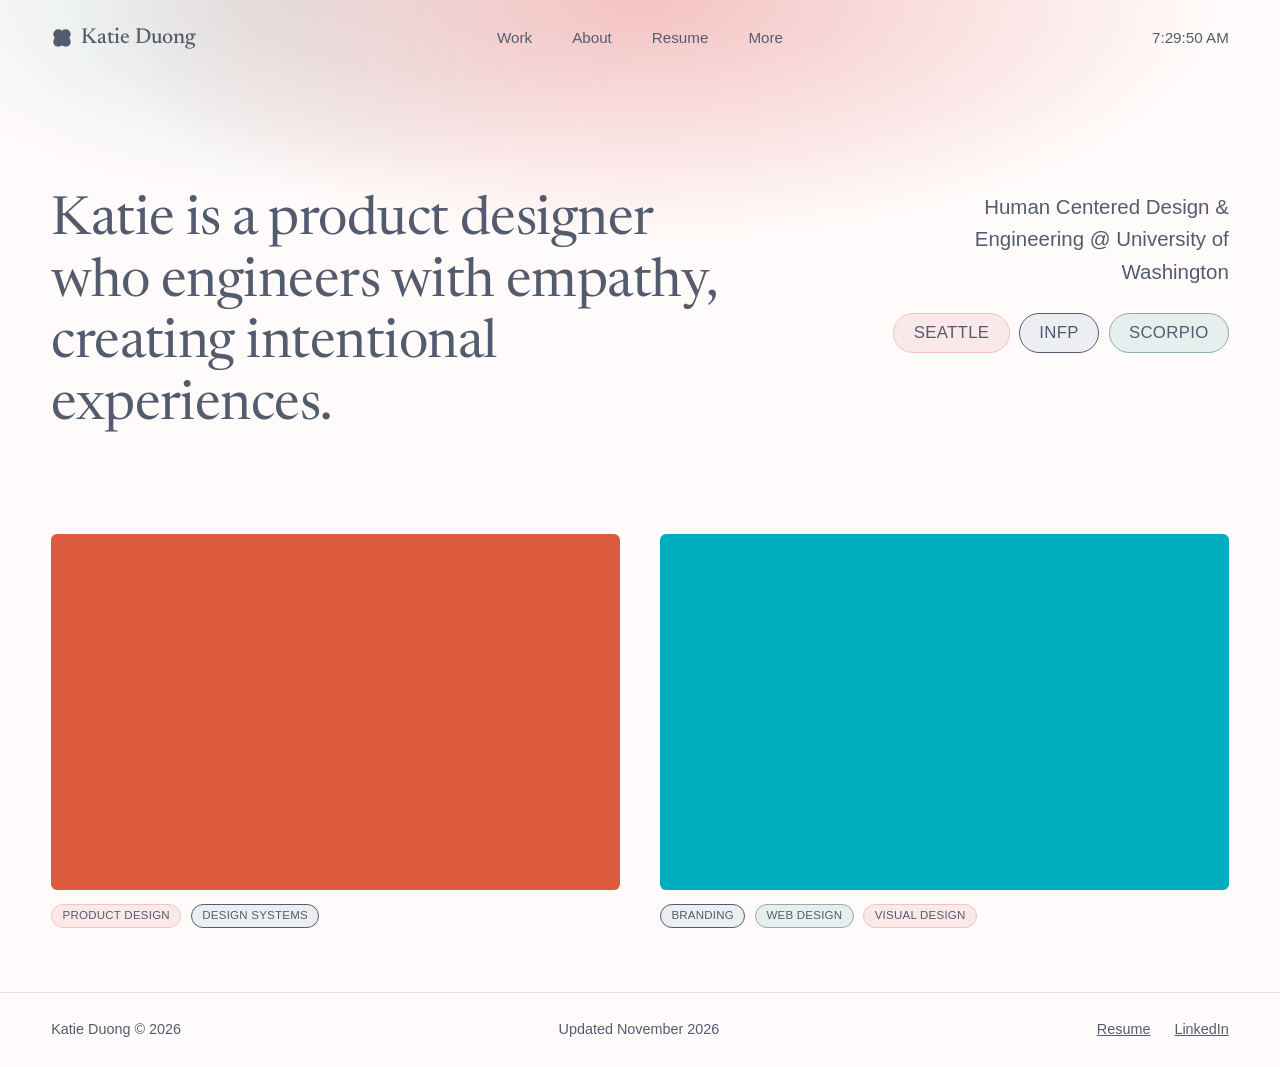
==== index.html @ e4491864 "Add files via upload" ====
<!doctype html><html lang="en"><head><title>Katie Duong</title><meta name="description" content="Welcome to my studio!"><meta charset="utf-8"><meta name="viewport" content="width=device-width, initial-scale=1"><link rel="preconnect" href="https://fonts.googleapis.com"><link rel="preconnect" href="https://fonts.gstatic.com" crossorigin><link href="https://fonts.googleapis.com/css2?family=Newsreader:opsz,wght@6..72,400;6..72,500&display=swap" rel="stylesheet"><link rel="stylesheet" href="style.css"><script src="script.js" defer></script></head><body><header><div class="bar"><a class="logo" href="index.html"><svg width="22" height="22" viewBox="0 0 24 24" aria-hidden="true"><g fill="currentColor"><circle cx="8" cy="8" r="5.5"/><circle cx="16" cy="8" r="5.5"/><circle cx="8" cy="16" r="5.5"/><circle cx="16" cy="16" r="5.5"/></g></svg><span>Katie Duong</span></a>
<nav aria-label="Main"><a href="index.html#work">Work</a><a href="about.html">About</a><a href="https://drive.google.com/file/d/139HXaexYySEii6y4h7jOna7GOqvccDsf/view?usp=sharing" target="_blank" rel="noopener">Resume</a><details class="more"><summary>More</summary><div><a href="https://www.linkedin.com/in/katiehd" target="_blank" rel="noopener">LinkedIn</a></div></details></nav>
<time id="clock" aria-hidden="true"></time></div></header><main><section class="hero"><h1>Katie is a product designer who engineers with empathy, creating intentional experiences.</h1>
<aside><p>Human Centered Design &amp; Engineering @ University of Washington</p><ul class="pills"><li class="pill pink">Seattle</li><li class="pill blue">INFP</li><li class="pill teal">Scorpio</li></ul></aside></section>
<section id="work" class="work" aria-label="Work">
<a class="card" href="solas.html"><div class="thumb coral"><video src="assets/solas-goal-setting.mp4" autoplay muted loop playsinline aria-hidden="true"></video></div>
<h2 class="sr">Infusing habit tracking with intentionality</h2><ul class="tags"><li class="tag pink">Product design</li><li class="tag blue">Design systems</li></ul></a>
<a class="card" href="seattle-aquarium.html"><div class="thumb aqua"><video src="assets/aquarium-events.mp4" autoplay muted loop playsinline aria-hidden="true"></video></div>
<h2 class="sr">Refreshing Seattle's iconic tourist attraction</h2><ul class="tags"><li class="tag blue">Branding</li><li class="tag teal">Web design</li><li class="tag pink">Visual design</li></ul></a>
</section></main><footer><div class="bar"><span>Katie Duong © 2026</span><span>Updated November 2026</span><div><a href="https://drive.google.com/file/d/139HXaexYySEii6y4h7jOna7GOqvccDsf/view?usp=sharing" target="_blank" rel="noopener">Resume</a><a href="https://www.linkedin.com/in/katiehd" target="_blank" rel="noopener">LinkedIn</a></div></div></footer></body></html>
---- style.css ----
@font-face{font-family:"P22 Mackinac";src:url(fonts/P22Mackinac-Book.woff2) format("woff2");font-weight:400;font-display:swap}
@font-face{font-family:"P22 Mackinac";src:url(fonts/P22Mackinac-Medium.woff2) format("woff2");font-weight:500;font-display:swap}
:root{--bg:#FFFBFA;--ink:#535C6F;--muted:#535C6F;--pink:#F4C2C2;--blue:#535C6F;--teal:#89B0AF;--line:#E9E2E2;--coral:#DC5B3C;--aqua:#00AEC0;--pad:clamp(1.25rem,4vw,7.4rem)}
*{box-sizing:border-box;margin:0}
html{scroll-behavior:smooth;scroll-padding-top:5rem}
body{min-height:100vh;color:var(--ink);font:400 1rem/1.6 "Helvetica Neue",Helvetica,Arial,sans-serif;background:radial-gradient(60% 320px at 50% 0,#F4C2C2 0,transparent 75%),radial-gradient(40% 260px at 22% 0,#D9E8E7 0,transparent 75%),var(--bg);background-repeat:no-repeat}
a{color:inherit}
:focus-visible{outline:3px solid var(--blue);outline-offset:3px;border-radius:4px}
.sr{position:absolute;width:1px;height:1px;overflow:hidden;clip:rect(0 0 0 0)}
.bar{display:flex;align-items:center;justify-content:space-between;padding:1.6rem var(--pad)}
header .bar{display:grid;grid-template-columns:1fr auto 1fr}
.logo{display:flex;align-items:center;gap:.5rem;text-decoration:none;font:500 1.35rem "P22 Mackinac",Newsreader,Georgia,serif;color:var(--blue)}
.logo span{color:var(--ink)}
header nav{display:flex;gap:2.5rem;align-items:center}
header nav a,.more summary{text-decoration:none;font-size:.95rem;color:var(--ink);cursor:pointer;list-style:none}
header nav a:hover,header nav a[aria-current],.more summary:hover{color:var(--ink)}
.more{position:relative}.more summary::-webkit-details-marker{display:none}
.more div{position:absolute;top:2rem;left:-1rem;background:#fff;border:1px solid var(--line);border-radius:12px;padding:.75rem 1rem;white-space:nowrap}
#clock{justify-self:end;font-size:.95rem;color:var(--muted);font-variant-numeric:tabular-nums}
.hero{display:flex;justify-content:space-between;gap:3rem;padding:clamp(3rem,9vw,7.5rem) var(--pad) clamp(3rem,8vw,6rem)}
h1,h2,h3{font-family:"P22 Mackinac",Newsreader,Georgia,serif;font-weight:400;line-height:1.15}
.hero h1{font-size:clamp(2rem,4.2vw,3.5rem);max-width:12.5em;letter-spacing:-.01em}
.hero aside{text-align:right;color:var(--muted);font-size:clamp(1rem,1.6vw,1.4rem);max-width:22rem}
.pills,.tags{display:flex;flex-wrap:wrap;gap:.6rem;padding:0;list-style:none}
.hero .pills{justify-content:flex-end;margin-top:1.5rem}
.pill,.tag{border:1.5px solid;border-radius:99px;text-transform:uppercase;letter-spacing:.02em}
.pill{padding:.35rem 1.2rem;font-size:1.05rem}.tag{padding:.1rem .65rem;font-size:.72rem}
.pink,.blue,.teal{color:var(--ink)}.pink{border-color:var(--pink);background:#FBE9E9}.blue{border-color:var(--blue);background:#ECEEF2}.teal{border-color:var(--teal);background:#E6EFEE}
.work{display:grid;grid-template-columns:1fr 1fr;gap:2.5rem;padding:0 var(--pad)}
.card{text-decoration:none}
.thumb{aspect-ratio:1.6;border-radius:6px;overflow:hidden;display:flex;justify-content:center;transition:transform .25s}
.thumb video{height:100%;width:100%;object-fit:cover}
.card:hover .thumb{transform:translateY(-4px)}
.coral{background:var(--coral)}.aqua{background:var(--aqua)}
.tags{margin-top:.9rem}
.prose,.case{max-width:none;padding:clamp(2rem,6vw,4rem) var(--pad)}
.prose h1{font-size:clamp(2.4rem,6vw,4.5rem);margin-bottom:3rem}
.prose h2{font-size:clamp(1.6rem,3vw,2.25rem);margin:4rem 0 1.25rem}
.prose dl{display:grid;grid-template-columns:8rem 1fr;gap:1.5rem 2rem;max-width:46rem;margin-bottom:3rem}
.prose dt{font:400 1.6rem "P22 Mackinac",Newsreader,Georgia,serif}.prose dd p+p{margin-top:.75rem}
.grid{display:grid;grid-template-columns:repeat(4,1fr);gap:1rem}
.grid figure{aspect-ratio:3/4;background:#EFEAF5;border-radius:6px;overflow:hidden}
.grid img{width:100%;height:100%;object-fit:cover;display:block}
.favs{display:grid;grid-template-columns:repeat(3,1fr);gap:1.5rem;margin-top:4rem}
.favs h3{font:500 .9rem "Helvetica Neue",Helvetica,Arial,sans-serif;color:var(--muted)}.favs p{font:400 1.3rem "P22 Mackinac",Newsreader,Georgia,serif;margin-top:.25rem}
.toc{display:flex;flex-wrap:wrap;gap:.4rem 1.5rem;margin-bottom:2.5rem;font-size:.8rem;text-transform:uppercase;letter-spacing:.04em}
.toc a{text-decoration:none;color:var(--muted)}.toc a:hover{color:var(--ink)}
.case h1{font-size:clamp(2.2rem,5vw,4rem);max-width:16em;margin-bottom:2rem}
.case section{padding-top:3.5rem;max-width:62rem}
.case section.ctx{max-width:none}
.case h2{font-size:clamp(1.7rem,3.2vw,2.5rem);margin-bottom:1.25rem;max-width:22em}
.case h3{font-size:1.4rem;margin:1.75rem 0 .5rem}.case h4{font:500 .8rem "Helvetica Neue",Helvetica,Arial,sans-serif;text-transform:uppercase;letter-spacing:.04em;color:var(--muted);margin:1.5rem 0 .5rem}
.case p+p,.case p+.media,.case .media+p{margin-top:1rem}
.lead{font:400 1.45rem/1.45 "P22 Mackinac",Newsreader,Georgia,serif}
.media{border-radius:6px;overflow:hidden;background:#EFEAF5;margin-top:1.5rem}
.media img,.media video{display:block;width:100%;height:auto}
.ctx{display:grid;grid-template-columns:repeat(3,1fr);gap:2rem;border-top:1px solid var(--line);margin-top:3rem;padding-top:1.5rem!important}
.ctx h3{font:500 .8rem "Helvetica Neue",Helvetica,Arial,sans-serif;text-transform:uppercase;letter-spacing:.04em;color:var(--muted);margin:0 0 .5rem}.ctx ul{list-style:none;padding:0}
.stats,.cols,.comps{display:grid;gap:1.5rem;margin:2rem 0}
.stats,.cols.three,.comps{grid-template-columns:repeat(3,1fr)}.cols{grid-template-columns:1fr 1fr}
.stat{background:#fff;border:1px solid var(--line);border-radius:12px;padding:1.5rem}
.stat strong{display:block;font:400 3rem/1 "P22 Mackinac",Newsreader,Georgia,serif;color:var(--ink)}.stat span{color:var(--muted);font-size:.95rem}
.big{font:400 1.5rem/1.35 "P22 Mackinac",Newsreader,Georgia,serif}
.comp img{width:72px;height:72px;border-radius:16px;object-fit:cover;margin-bottom:.5rem}.comp h3{margin:.25rem 0}
.comp .up::before{content:"+ ";color:var(--teal)}.comp .down::before{content:"– ";color:var(--pink)}.comp p{margin:0!important;font-size:.95rem}
.values{display:flex;gap:1rem;list-style:none;padding:0;margin:1.5rem 0;flex-wrap:wrap}
.values li{counter-increment:v;border:1.5px solid var(--teal);color:var(--ink);border-radius:99px;padding:.3rem 1rem}
.values li::before{content:"#" counter(v) "  ";font-weight:500}
blockquote{font:400 1.6rem/1.4 "P22 Mackinac",Newsreader,Georgia,serif;border-left:3px solid var(--pink);padding-left:1.5rem;margin:2rem 0}
.kept{list-style:none;padding:0;margin:2rem 0;display:grid;gap:.75rem}
.kept li{background:#fff;border:1px solid var(--line);border-radius:12px;padding:1rem 1.25rem}.kept strong{display:block}
.kept .cut{color:var(--muted);background:transparent;border-style:dashed}.kept .cut strong{text-decoration:line-through}
.feat{margin-top:3rem}.cap{color:var(--muted);font-size:.9rem}
.sub{margin-top:3rem}
footer{margin-top:4rem;border-top:1px solid var(--line);color:var(--muted);font-size:.9rem}footer .bar{flex-wrap:wrap;gap:1rem 2rem}footer div{display:flex;gap:1.5rem}
@media(max-width:820px){header .bar{grid-template-columns:1fr auto}header nav{grid-column:1/-1;grid-row:2;gap:1.25rem;margin-top:1rem}.hero{flex-direction:column}.hero aside{text-align:left}.hero .pills{justify-content:flex-start}.work,.stats,.cols,.cols.three,.comps,.ctx,.favs{grid-template-columns:1fr}.grid{grid-template-columns:repeat(2,1fr)}.prose dl{grid-template-columns:1fr;gap:.25rem}.prose dd{margin-bottom:1.25rem}}
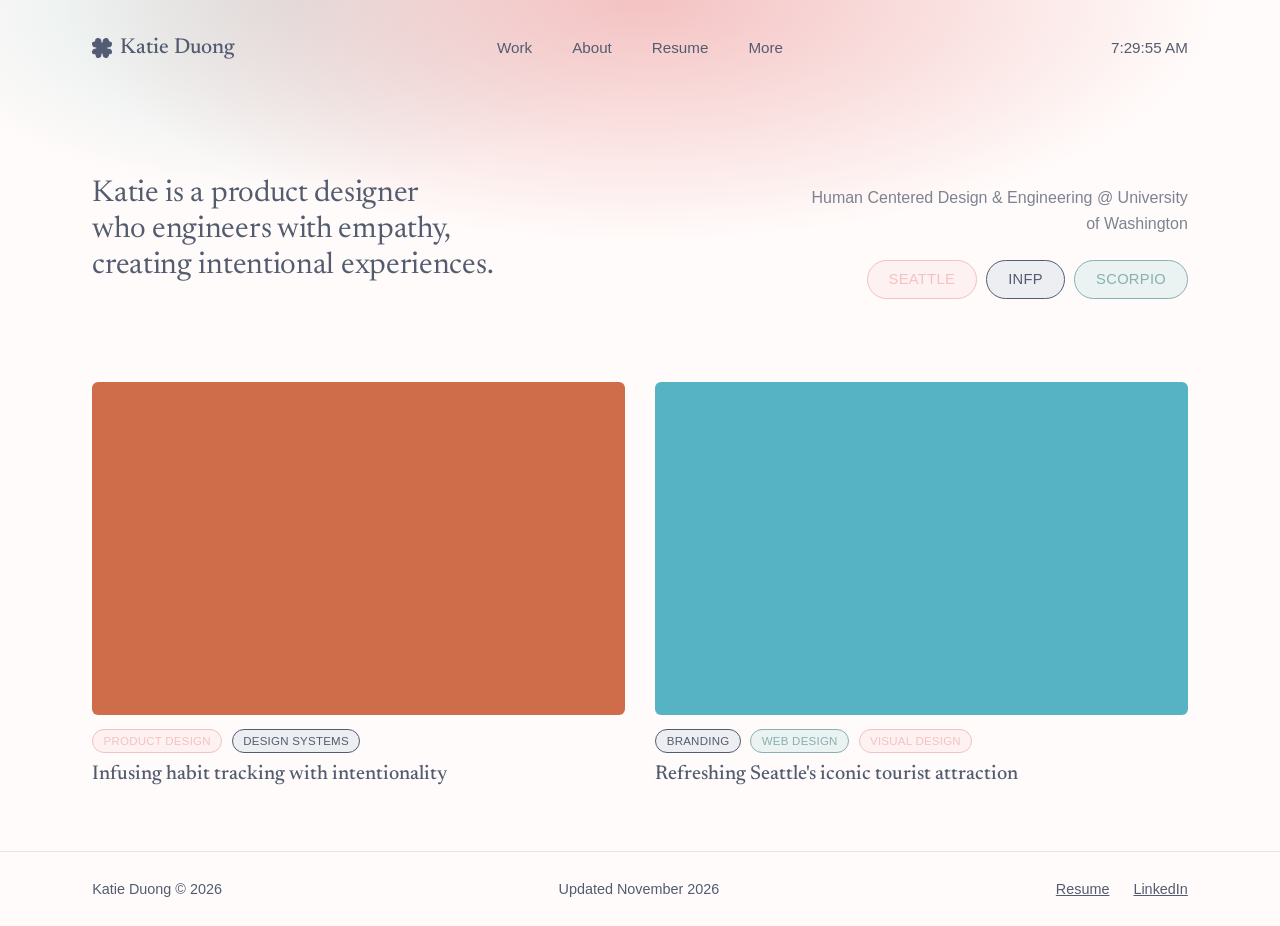
==== commit 85141178: "Home and Icon Changes" ====
--- a/index.html
+++ b/index.html
@@ -1,10 +1,10 @@
-<!doctype html><html lang="en"><head><title>Katie Duong</title><meta name="description" content="Welcome to my studio!"><meta charset="utf-8"><meta name="viewport" content="width=device-width, initial-scale=1"><link rel="preconnect" href="https://fonts.googleapis.com"><link rel="preconnect" href="https://fonts.gstatic.com" crossorigin><link href="https://fonts.googleapis.com/css2?family=Newsreader:opsz,wght@6..72,400;6..72,500&display=swap" rel="stylesheet"><link rel="stylesheet" href="style.css"><script src="script.js" defer></script></head><body><header><div class="bar"><a class="logo" href="index.html"><svg width="22" height="22" viewBox="0 0 24 24" aria-hidden="true"><g fill="currentColor"><circle cx="8" cy="8" r="5.5"/><circle cx="16" cy="8" r="5.5"/><circle cx="8" cy="16" r="5.5"/><circle cx="16" cy="16" r="5.5"/></g></svg><span>Katie Duong</span></a>
+<!doctype html><html lang="en"><head><title>Katie Duong</title><meta name="description" content="Welcome to my studio!"><meta charset="utf-8"><meta name="viewport" content="width=device-width, initial-scale=1"><link rel="preconnect" href="https://fonts.googleapis.com"><link rel="preconnect" href="https://fonts.gstatic.com" crossorigin><link href="https://fonts.googleapis.com/css2?family=Newsreader:opsz,wght@6..72,400;6..72,500&display=swap" rel="stylesheet"><link rel="stylesheet" href="style.css"><script src="script.js" defer></script></head><body><header><div class="bar"><a class="logo" href="index.html"><img src="images/clover.png" alt="" width="20" height="20"><span>Katie Duong</span></a>
 <nav aria-label="Main"><a href="index.html#work">Work</a><a href="about.html">About</a><a href="https://drive.google.com/file/d/139HXaexYySEii6y4h7jOna7GOqvccDsf/view?usp=sharing" target="_blank" rel="noopener">Resume</a><details class="more"><summary>More</summary><div><a href="https://www.linkedin.com/in/katiehd" target="_blank" rel="noopener">LinkedIn</a></div></details></nav>
-<time id="clock" aria-hidden="true"></time></div></header><main><section class="hero"><h1>Katie is a product designer who engineers with empathy, creating intentional experiences.</h1>
+<time id="clock" aria-hidden="true"></time></div></header><main><section class="hero"><h1>Katie is a product designer <br>who engineers with empathy, <br>creating intentional experiences.</h1>
 <aside><p>Human Centered Design &amp; Engineering @ University of Washington</p><ul class="pills"><li class="pill pink">Seattle</li><li class="pill blue">INFP</li><li class="pill teal">Scorpio</li></ul></aside></section>
 <section id="work" class="work" aria-label="Work">
 <a class="card" href="solas.html"><div class="thumb coral"><video src="assets/solas-goal-setting.mp4" autoplay muted loop playsinline aria-hidden="true"></video></div>
-<h2 class="sr">Infusing habit tracking with intentionality</h2><ul class="tags"><li class="tag pink">Product design</li><li class="tag blue">Design systems</li></ul></a>
+<ul class="tags"><li class="tag pink">Product design</li><li class="tag blue">Design systems</li></ul><h2>Infusing habit tracking with intentionality</h2></a>
 <a class="card" href="seattle-aquarium.html"><div class="thumb aqua"><video src="assets/aquarium-events.mp4" autoplay muted loop playsinline aria-hidden="true"></video></div>
-<h2 class="sr">Refreshing Seattle's iconic tourist attraction</h2><ul class="tags"><li class="tag blue">Branding</li><li class="tag teal">Web design</li><li class="tag pink">Visual design</li></ul></a>
+<ul class="tags"><li class="tag blue">Branding</li><li class="tag teal">Web design</li><li class="tag pink">Visual design</li></ul><h2>Refreshing Seattle's iconic tourist attraction</h2></a>
 </section></main><footer><div class="bar"><span>Katie Duong © 2026</span><span>Updated November 2026</span><div><a href="https://drive.google.com/file/d/139HXaexYySEii6y4h7jOna7GOqvccDsf/view?usp=sharing" target="_blank" rel="noopener">Resume</a><a href="https://www.linkedin.com/in/katiehd" target="_blank" rel="noopener">LinkedIn</a></div></div></footer></body></html>
--- a/style.css
+++ b/style.css
@@ -1,6 +1,6 @@
 @font-face{font-family:"P22 Mackinac";src:url(fonts/P22Mackinac-Book.woff2) format("woff2");font-weight:400;font-display:swap}
 @font-face{font-family:"P22 Mackinac";src:url(fonts/P22Mackinac-Medium.woff2) format("woff2");font-weight:500;font-display:swap}
-:root{--bg:#FFFBFA;--ink:#535C6F;--muted:#535C6F;--pink:#F4C2C2;--blue:#535C6F;--teal:#89B0AF;--line:#E9E2E2;--coral:#DC5B3C;--aqua:#00AEC0;--pad:clamp(1.25rem,4vw,7.4rem)}
+:root{--bg:#FFFBFA;--ink:#535C6F;--muted:#535C6F;--pink:#F4C2C2;--blue:#535C6F;--teal:#89B0AF;--line:#E9E2E2;--coral:#CF6C49;--aqua:#56B3C4;--pad:clamp(1.25rem,7.2vw,9rem)}
 *{box-sizing:border-box;margin:0}
 html{scroll-behavior:smooth;scroll-padding-top:5rem}
 body{min-height:100vh;color:var(--ink);font:400 1rem/1.6 "Helvetica Neue",Helvetica,Arial,sans-serif;background:radial-gradient(60% 320px at 50% 0,#F4C2C2 0,transparent 75%),radial-gradient(40% 260px at 22% 0,#D9E8E7 0,transparent 75%),var(--bg);background-repeat:no-repeat}
@@ -17,16 +17,16 @@
 .more{position:relative}.more summary::-webkit-details-marker{display:none}
 .more div{position:absolute;top:2rem;left:-1rem;background:#fff;border:1px solid var(--line);border-radius:12px;padding:.75rem 1rem;white-space:nowrap}
 #clock{justify-self:end;font-size:.95rem;color:var(--muted);font-variant-numeric:tabular-nums}
-.hero{display:flex;justify-content:space-between;gap:3rem;padding:clamp(3rem,9vw,7.5rem) var(--pad) clamp(3rem,8vw,6rem)}
+.hero{display:flex;justify-content:space-between;align-items:flex-start;gap:3rem;padding:clamp(3rem,7vw,6.5rem) var(--pad) clamp(3rem,6.5vw,6rem)}
 h1,h2,h3{font-family:"P22 Mackinac",Newsreader,Georgia,serif;font-weight:400;line-height:1.15}
-.hero h1{font-size:clamp(2rem,4.2vw,3.5rem);max-width:12.5em;letter-spacing:-.01em}
-.hero aside{text-align:right;color:var(--muted);font-size:clamp(1rem,1.6vw,1.4rem);max-width:22rem}
+.hero h1{font-size:clamp(1.6rem,2.35vw,2.75rem);max-width:none;letter-spacing:-.01em;line-height:1.2}
+.hero aside{text-align:right;font-size:clamp(1rem,1.25vw,1.35rem);max-width:24rem;padding-top:.6rem}.hero aside p{opacity:.75}
 .pills,.tags{display:flex;flex-wrap:wrap;gap:.6rem;padding:0;list-style:none}
 .hero .pills{justify-content:flex-end;margin-top:1.5rem}
 .pill,.tag{border:1.5px solid;border-radius:99px;text-transform:uppercase;letter-spacing:.02em}
-.pill{padding:.35rem 1.2rem;font-size:1.05rem}.tag{padding:.1rem .65rem;font-size:.72rem}
-.pink,.blue,.teal{color:var(--ink)}.pink{border-color:var(--pink);background:#FBE9E9}.blue{border-color:var(--blue);background:#ECEEF2}.teal{border-color:var(--teal);background:#E6EFEE}
-.work{display:grid;grid-template-columns:1fr 1fr;gap:2.5rem;padding:0 var(--pad)}
+.pill{padding:.4rem 1.3rem;font-size:clamp(.9rem,1.15vw,1.15rem)}.tag{padding:.1rem .65rem;font-size:.72rem}
+.pink{color:var(--pink);border-color:var(--pink);background:#FDF1F1}.blue{color:var(--blue);border-color:var(--blue);background:#ECEEF2}.teal{color:var(--teal);border-color:var(--teal);background:#EAF3F2}
+.work{display:grid;grid-template-columns:1fr 1fr;gap:clamp(1.5rem,2.4vw,3rem);padding:0 var(--pad)}
 .card{text-decoration:none}
 .thumb{aspect-ratio:1.6;border-radius:6px;overflow:hidden;display:flex;justify-content:center;transition:transform .25s}
 .thumb video{height:100%;width:100%;object-fit:cover}
@@ -74,3 +74,9 @@
 .sub{margin-top:3rem}
 footer{margin-top:4rem;border-top:1px solid var(--line);color:var(--muted);font-size:.9rem}footer .bar{flex-wrap:wrap;gap:1rem 2rem}footer div{display:flex;gap:1.5rem}
 @media(max-width:820px){header .bar{grid-template-columns:1fr auto}header nav{grid-column:1/-1;grid-row:2;gap:1.25rem;margin-top:1rem}.hero{flex-direction:column}.hero aside{text-align:left}.hero .pills{justify-content:flex-start}.work,.stats,.cols,.cols.three,.comps,.ctx,.favs{grid-template-columns:1fr}.grid{grid-template-columns:repeat(2,1fr)}.prose dl{grid-template-columns:1fr;gap:.25rem}.prose dd{margin-bottom:1.25rem}}
+
+header .bar{padding-top:2.25rem}
+.logo img{width:20px;height:20px;display:block}
+.card h2{font-size:clamp(1.25rem,1.55vw,1.65rem);font-weight:500;margin-top:.6rem;line-height:1.25}
+.card:hover h2{text-decoration:underline;text-underline-offset:6px}
+@media(max-width:820px){.hero h1 br{display:none}}
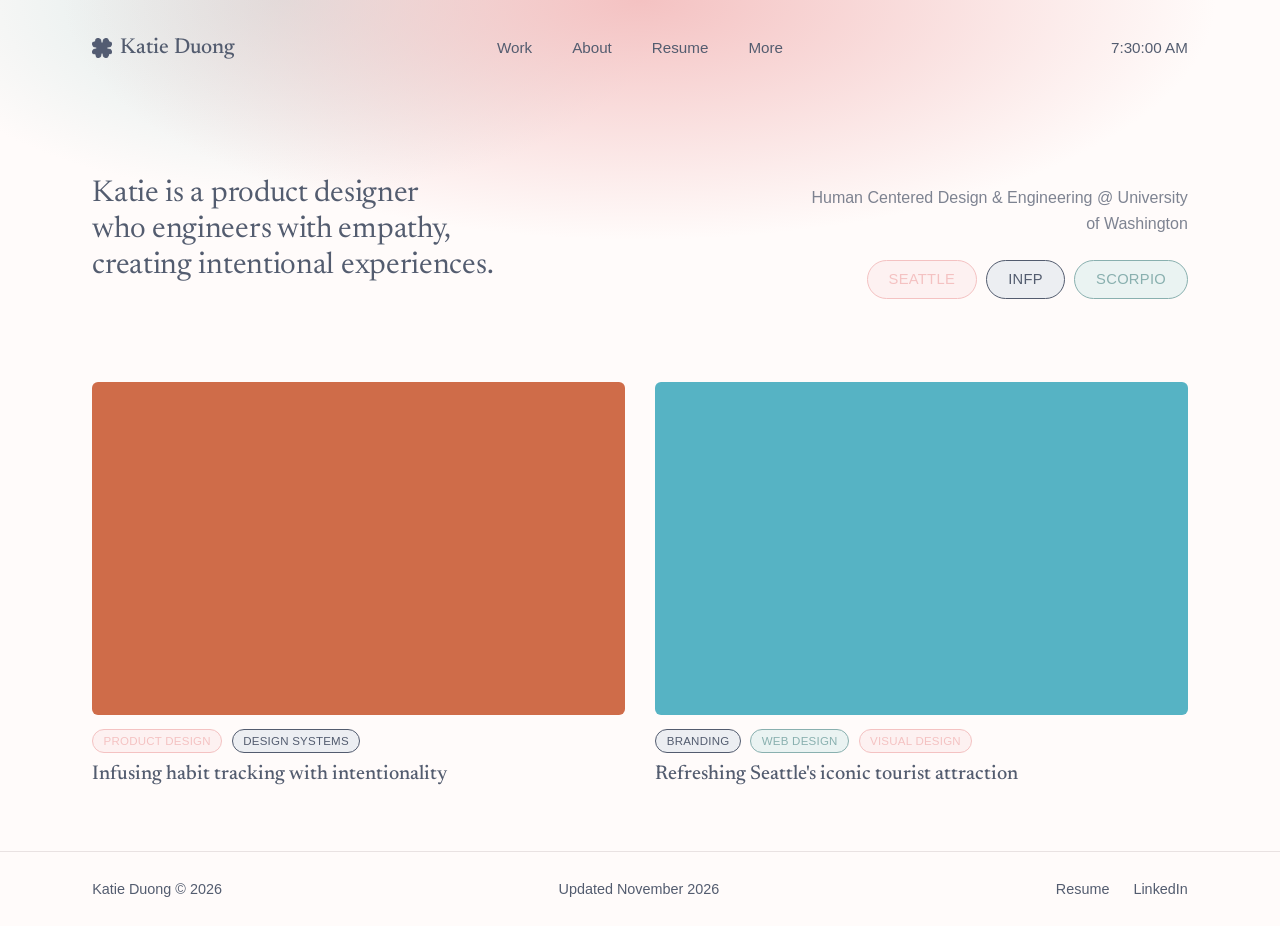
==== commit 0c2300ce: "Hover states and interactions" ====
--- a/index.html
+++ b/index.html
@@ -1,5 +1,5 @@
-<!doctype html><html lang="en"><head><title>Katie Duong</title><meta name="description" content="Welcome to my studio!"><meta charset="utf-8"><meta name="viewport" content="width=device-width, initial-scale=1"><link rel="preconnect" href="https://fonts.googleapis.com"><link rel="preconnect" href="https://fonts.gstatic.com" crossorigin><link href="https://fonts.googleapis.com/css2?family=Newsreader:opsz,wght@6..72,400;6..72,500&display=swap" rel="stylesheet"><link rel="stylesheet" href="style.css"><script src="script.js" defer></script></head><body><header><div class="bar"><a class="logo" href="index.html"><img src="images/clover.png" alt="" width="20" height="20"><span>Katie Duong</span></a>
-<nav aria-label="Main"><a href="index.html#work">Work</a><a href="about.html">About</a><a href="https://drive.google.com/file/d/139HXaexYySEii6y4h7jOna7GOqvccDsf/view?usp=sharing" target="_blank" rel="noopener">Resume</a><details class="more"><summary>More</summary><div><a href="https://www.linkedin.com/in/katiehd" target="_blank" rel="noopener">LinkedIn</a></div></details></nav>
+<!doctype html><html lang="en"><head><title>Katie Duong</title><meta name="description" content="Welcome to my studio!"><meta charset="utf-8"><meta name="viewport" content="width=device-width, initial-scale=1"><link rel="preconnect" href="https://fonts.googleapis.com"><link rel="preconnect" href="https://fonts.gstatic.com" crossorigin><link href="https://fonts.googleapis.com/css2?family=Newsreader:opsz,wght@6..72,400;6..72,500&display=swap" rel="stylesheet"><link rel="stylesheet" href="style.css"><script src="script.js" defer></script></head><body><header><div class="bar"><a class="logo hv" href="index.html"><img src="images/clover.png" alt="" width="20" height="20"><span>Katie Duong</span></a>
+<nav aria-label="Main"><a class="hv" href="index.html#work">Work</a><a class="hv" href="about.html">About</a><a class="hv" href="https://drive.google.com/file/d/139HXaexYySEii6y4h7jOna7GOqvccDsf/view?usp=sharing" target="_blank" rel="noopener">Resume</a><details class="more"><summary class="hv">More</summary><div><a class="hv" href="https://www.linkedin.com/in/katiehd" target="_blank" rel="noopener">LinkedIn</a></div></details></nav>
 <time id="clock" aria-hidden="true"></time></div></header><main><section class="hero"><h1>Katie is a product designer <br>who engineers with empathy, <br>creating intentional experiences.</h1>
 <aside><p>Human Centered Design &amp; Engineering @ University of Washington</p><ul class="pills"><li class="pill pink">Seattle</li><li class="pill blue">INFP</li><li class="pill teal">Scorpio</li></ul></aside></section>
 <section id="work" class="work" aria-label="Work">
@@ -7,4 +7,4 @@
 <ul class="tags"><li class="tag pink">Product design</li><li class="tag blue">Design systems</li></ul><h2>Infusing habit tracking with intentionality</h2></a>
 <a class="card" href="seattle-aquarium.html"><div class="thumb aqua"><video src="assets/aquarium-events.mp4" autoplay muted loop playsinline aria-hidden="true"></video></div>
 <ul class="tags"><li class="tag blue">Branding</li><li class="tag teal">Web design</li><li class="tag pink">Visual design</li></ul><h2>Refreshing Seattle's iconic tourist attraction</h2></a>
-</section></main><footer><div class="bar"><span>Katie Duong © 2026</span><span>Updated November 2026</span><div><a href="https://drive.google.com/file/d/139HXaexYySEii6y4h7jOna7GOqvccDsf/view?usp=sharing" target="_blank" rel="noopener">Resume</a><a href="https://www.linkedin.com/in/katiehd" target="_blank" rel="noopener">LinkedIn</a></div></div></footer></body></html>+</section></main><footer><div class="bar"><span>Katie Duong © 2026</span><span>Updated November 2026</span><div><a class="hv" href="https://drive.google.com/file/d/139HXaexYySEii6y4h7jOna7GOqvccDsf/view?usp=sharing" target="_blank" rel="noopener">Resume</a><a class="hv" href="https://www.linkedin.com/in/katiehd" target="_blank" rel="noopener">LinkedIn</a></div></div></footer></body></html>
--- a/style.css
+++ b/style.css
@@ -30,7 +30,7 @@
 .card{text-decoration:none}
 .thumb{aspect-ratio:1.6;border-radius:6px;overflow:hidden;display:flex;justify-content:center;transition:transform .25s}
 .thumb video{height:100%;width:100%;object-fit:cover}
-.card:hover .thumb{transform:translateY(-4px)}
+
 .coral{background:var(--coral)}.aqua{background:var(--aqua)}
 .tags{margin-top:.9rem}
 .prose,.case{max-width:none;padding:clamp(2rem,6vw,4rem) var(--pad)}
@@ -78,5 +78,24 @@
 header .bar{padding-top:2.25rem}
 .logo img{width:20px;height:20px;display:block}
 .card h2{font-size:clamp(1.25rem,1.55vw,1.65rem);font-weight:500;margin-top:.6rem;line-height:1.25}
-.card:hover h2{text-decoration:underline;text-underline-offset:6px}
+
 @media(max-width:820px){.hero h1 br{display:none}}
+
+/* Hover: logo, Work, Resume, LinkedIn shrink 5% and fade to 50% */
+.hv{transition:transform .2s ease,opacity .2s ease}
+.logo.hv{transform-origin:left center}
+.more a.hv{display:inline-block}
+.hv:focus-visible{opacity:.5;transform:scale(.95)}
+@media(hover:hover){.hv:hover{opacity:.5;transform:scale(.95)}}
+/* Hover: only the card image lifts 8px; tags and title stay put */
+.thumb{transition:transform .25s ease}
+.card:focus-visible .thumb{transform:translateY(-8px)}
+@media(hover:hover){.card:hover .thumb{transform:translateY(-8px)}}
+/* Floating pills */
+@keyframes float{0%,100%{transform:translateY(0) rotate(0deg)}30%{transform:translateY(-5px) rotate(var(--r,2deg))}70%{transform:translateY(2px) rotate(calc(var(--r,2deg) * -1))}}
+.hero .pills .pill{animation:float 3.8s ease-in-out infinite;animation-delay:.6s;animation-fill-mode:backwards}
+.hero .pills .pill:nth-child(2){--r:-2.5deg;animation-duration:4.3s;animation-delay:.9s}
+.hero .pills .pill:nth-child(3){--r:2deg;animation-duration:4s;animation-delay:1.2s}
+@media(prefers-reduced-motion:reduce){.hv,.thumb{transition:none}.hero .pills .pill{animation:none}}
+
+footer a{text-decoration:none}
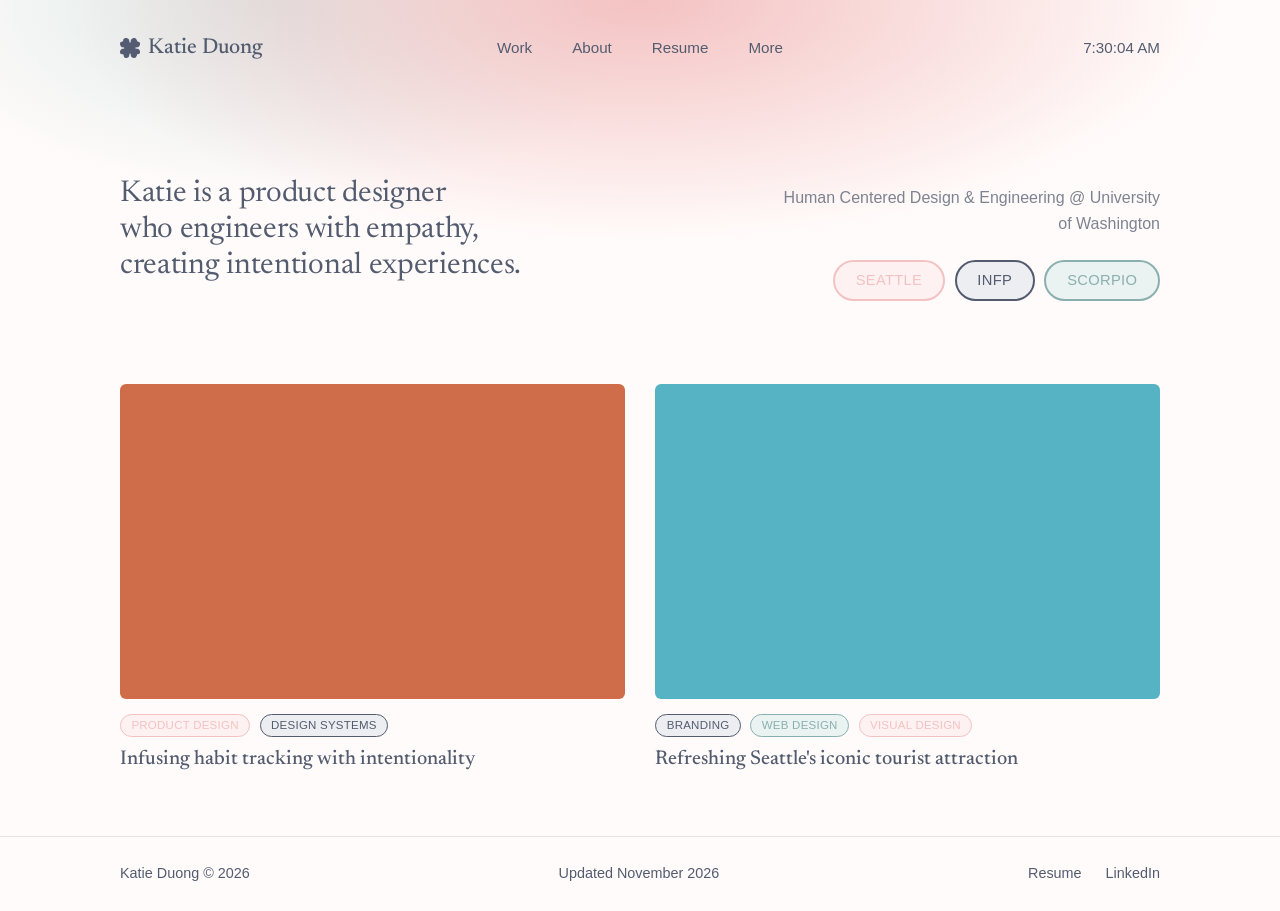
==== commit 7325a277: "Color tokens" ====
--- a/index.html
+++ b/index.html
@@ -1,10 +1,10 @@
-<!doctype html><html lang="en"><head><title>Katie Duong</title><meta name="description" content="Welcome to my studio!"><meta charset="utf-8"><meta name="viewport" content="width=device-width, initial-scale=1"><link rel="preconnect" href="https://fonts.googleapis.com"><link rel="preconnect" href="https://fonts.gstatic.com" crossorigin><link href="https://fonts.googleapis.com/css2?family=Newsreader:opsz,wght@6..72,400;6..72,500&display=swap" rel="stylesheet"><link rel="stylesheet" href="style.css"><script src="script.js" defer></script></head><body><header><div class="bar"><a class="logo hv" href="index.html"><img src="images/clover.png" alt="" width="20" height="20"><span>Katie Duong</span></a>
+<!doctype html><html lang="en"><head><title>Katie Duong</title><meta name="description" content="Welcome to my studio!"><meta charset="utf-8"><meta name="viewport" content="width=device-width, initial-scale=1"><link rel="preconnect" href="https://fonts.googleapis.com"><link rel="preconnect" href="https://fonts.gstatic.com" crossorigin><link href="https://fonts.googleapis.com/css2?family=Newsreader:opsz,wght@6..72,400;6..72,500&display=swap" rel="stylesheet"><link rel="stylesheet" href="tokens.css"><link rel="stylesheet" href="style.css"><script src="script.js" defer></script></head><body><header><div class="bar"><a class="logo hv" href="index.html"><img src="images/clover.png" alt="" width="20" height="20"><span>Katie Duong</span></a>
 <nav aria-label="Main"><a class="hv" href="index.html#work">Work</a><a class="hv" href="about.html">About</a><a class="hv" href="https://drive.google.com/file/d/139HXaexYySEii6y4h7jOna7GOqvccDsf/view?usp=sharing" target="_blank" rel="noopener">Resume</a><details class="more"><summary class="hv">More</summary><div><a class="hv" href="https://www.linkedin.com/in/katiehd" target="_blank" rel="noopener">LinkedIn</a></div></details></nav>
 <time id="clock" aria-hidden="true"></time></div></header><main><section class="hero"><h1>Katie is a product designer <br>who engineers with empathy, <br>creating intentional experiences.</h1>
 <aside><p>Human Centered Design &amp; Engineering @ University of Washington</p><ul class="pills"><li class="pill pink">Seattle</li><li class="pill blue">INFP</li><li class="pill teal">Scorpio</li></ul></aside></section>
 <section id="work" class="work" aria-label="Work">
-<a class="card" href="solas.html"><div class="thumb coral"><video src="assets/solas-goal-setting.mp4" autoplay muted loop playsinline aria-hidden="true"></video></div>
+<a class="card" href="work/solas.html"><div class="thumb coral"><video src="assets/solas-goal-setting.mp4" autoplay muted loop playsinline aria-hidden="true"></video></div>
 <ul class="tags"><li class="tag pink">Product design</li><li class="tag blue">Design systems</li></ul><h2>Infusing habit tracking with intentionality</h2></a>
-<a class="card" href="seattle-aquarium.html"><div class="thumb aqua"><video src="assets/aquarium-events.mp4" autoplay muted loop playsinline aria-hidden="true"></video></div>
+<a class="card" href="work/seattle-aquarium.html"><div class="thumb aqua"><video src="assets/aquarium-events.mp4" autoplay muted loop playsinline aria-hidden="true"></video></div>
 <ul class="tags"><li class="tag blue">Branding</li><li class="tag teal">Web design</li><li class="tag pink">Visual design</li></ul><h2>Refreshing Seattle's iconic tourist attraction</h2></a>
 </section></main><footer><div class="bar"><span>Katie Duong © 2026</span><span>Updated November 2026</span><div><a class="hv" href="https://drive.google.com/file/d/139HXaexYySEii6y4h7jOna7GOqvccDsf/view?usp=sharing" target="_blank" rel="noopener">Resume</a><a class="hv" href="https://www.linkedin.com/in/katiehd" target="_blank" rel="noopener">LinkedIn</a></div></div></footer></body></html>
--- a/tokens.css
+++ b/tokens.css
@@ -0,0 +1,15 @@
+/*
+ * Design tokens
+ * Source: Figma "Portfolio (Real)" → Design System page
+ * Collection: "Variable collection" (Mode 1)
+ * Keep in sync with Figma; names mirror the Figma variable names.
+ */
+
+:root {
+  /* Color */
+  --color-molly-tea-pink: #F4C2C2;
+  --color-muted-teal: #89B0AF;
+  --color-blue-slate: #535C6F;
+  --color-blueberry: #A8BBE3;
+  --color-coffee-bean: #120309;
+}
--- a/style.css
+++ b/style.css
@@ -1,6 +1,6 @@
 @font-face{font-family:"P22 Mackinac";src:url(fonts/P22Mackinac-Book.woff2) format("woff2");font-weight:400;font-display:swap}
 @font-face{font-family:"P22 Mackinac";src:url(fonts/P22Mackinac-Medium.woff2) format("woff2");font-weight:500;font-display:swap}
-:root{--bg:#FFFBFA;--ink:#535C6F;--muted:#535C6F;--pink:#F4C2C2;--blue:#535C6F;--teal:#89B0AF;--line:#E9E2E2;--coral:#CF6C49;--aqua:#56B3C4;--pad:clamp(1.25rem,7.2vw,9rem)}
+:root{--bg:#FFFBFA;--ink:var(--color-blue-slate);--muted:var(--color-blue-slate);--pink:var(--color-molly-tea-pink);--blue:var(--color-blue-slate);--teal:var(--color-muted-teal);--line:#E9E2E2;--coral:#CF6C49;--aqua:#56B3C4;--pad:120px}
 *{box-sizing:border-box;margin:0}
 html{scroll-behavior:smooth;scroll-padding-top:5rem}
 body{min-height:100vh;color:var(--ink);font:400 1rem/1.6 "Helvetica Neue",Helvetica,Arial,sans-serif;background:radial-gradient(60% 320px at 50% 0,#F4C2C2 0,transparent 75%),radial-gradient(40% 260px at 22% 0,#D9E8E7 0,transparent 75%),var(--bg);background-repeat:no-repeat}
@@ -43,10 +43,10 @@
 .grid img{width:100%;height:100%;object-fit:cover;display:block}
 .favs{display:grid;grid-template-columns:repeat(3,1fr);gap:1.5rem;margin-top:4rem}
 .favs h3{font:500 .9rem "Helvetica Neue",Helvetica,Arial,sans-serif;color:var(--muted)}.favs p{font:400 1.3rem "P22 Mackinac",Newsreader,Georgia,serif;margin-top:.25rem}
-.toc{display:flex;flex-wrap:wrap;gap:.4rem 1.5rem;margin-bottom:2.5rem;font-size:.8rem;text-transform:uppercase;letter-spacing:.04em}
-.toc a{text-decoration:none;color:var(--muted)}.toc a:hover{color:var(--ink)}
+
+
 .case h1{font-size:clamp(2.2rem,5vw,4rem);max-width:16em;margin-bottom:2rem}
-.case section{padding-top:3.5rem;max-width:62rem}
+.case section{padding-top:3.5rem;max-width:none}
 .case section.ctx{max-width:none}
 .case h2{font-size:clamp(1.7rem,3.2vw,2.5rem);margin-bottom:1.25rem;max-width:22em}
 .case h3{font-size:1.4rem;margin:1.75rem 0 .5rem}.case h4{font:500 .8rem "Helvetica Neue",Helvetica,Arial,sans-serif;text-transform:uppercase;letter-spacing:.04em;color:var(--muted);margin:1.5rem 0 .5rem}
@@ -99,3 +99,111 @@
 @media(prefers-reduced-motion:reduce){.hv,.thumb{transition:none}.hero .pills .pill{animation:none}}
 
 footer a{text-decoration:none}
+
+/* Margins: 120px each side on desktop, scaled down on smaller screens */
+@media(max-width:1023px){:root{--pad:clamp(1.25rem,6vw,3rem)}}
+.case p,.case ul,.case ol,.case blockquote{max-width:62rem}
+
+/* About page */
+.prose h1{font-size:clamp(1.5rem,1.9vw,1.85rem);margin:clamp(2rem,5vw,5.5rem) 0 clamp(2.5rem,6vw,7rem)}
+.about-top{display:flex;justify-content:space-between;align-items:flex-start;gap:3rem}
+.prose dl{grid-template-columns:80px 1fr;gap:3.25rem 0;max-width:46rem;flex:1 1 0;min-width:0;margin-bottom:0}
+.prose dt{font:400 1rem/1.8 "Helvetica Neue",Helvetica,Arial,sans-serif;opacity:.55}
+.prose dd{font-size:1.0625rem;line-height:1.75;margin-bottom:0}
+.prose dd p+p{margin-top:.6rem}
+.photos{position:relative;flex:0 0 auto;margin-left:auto;width:clamp(18rem,30vw,34.5rem);aspect-ratio:1/1;margin-top:-5rem}
+.photos img{display:block;width:100%;aspect-ratio:3/2;object-fit:cover;background:#EFEAF5}
+.strip,.polaroid{background:#fff;box-shadow:0 1px 4px rgba(83,92,111,.1);border-radius:3px;padding:.5rem .5rem 2.5rem}
+.strip{position:absolute;right:0;top:0;width:48%;display:grid;gap:.25rem;transform:rotate(2.5deg)}
+.polaroid{position:absolute;left:0;top:36%;width:47%;transform:rotate(-1deg)}
+.gallery{margin-top:5rem}
+
+
+/* Responsive: stack hero and About photos before things get cramped */
+@media(max-width:1100px){
+.hero{flex-direction:column;gap:2rem}
+.hero aside{text-align:left;max-width:none;padding-top:0}
+.hero .pills{justify-content:flex-start}
+.about-top{flex-direction:column;gap:0}
+.prose dl{flex:none;width:100%}
+.photos{margin:3rem 0 0;width:min(100%,30rem)}
+}
+@media(max-width:600px){
+body{font-size:1rem}
+.lead{font-size:1.25rem}
+blockquote{font-size:1.3rem}
+.big{font-size:1.25rem}
+.stat strong{font-size:2.5rem}
+.prose dl{grid-template-columns:64px 1fr}
+.toc{gap:.4rem 1rem}
+}
+img,video{max-width:100%}
+
+/* Case study: sticky left nav with scroll-spy */
+.case{display:block}
+.case-body{min-width:0}
+.case>.toc{position:fixed;top:7rem;left:var(--pad);width:220px;max-height:calc(100vh - 8rem);overflow:auto;z-index:20}
+.toc{font-size:.85rem;text-transform:uppercase;letter-spacing:.04em}
+.toc ul{list-style:none;padding:0;margin:0}
+.toc li+li{margin-top:1.15rem}
+.toc a{display:block;width:fit-content;text-decoration:none;color:var(--ink);transform-origin:left center}
+.toc a.home{display:flex;align-items:center;gap:.5rem;margin-bottom:2.25rem}
+.toc a.active{color:var(--accent)}
+
+
+/* Case study design system */
+.case.solas{--accent:#E2552D}.case.aquarium{--accent:#2BB9F3}
+.case{--card:#E6E3E2;--cardline:#BEBAB8}
+.toc a.home img{width:18px;height:18px;display:block}
+.case-body{max-width:61rem}
+.case .ctitle{font-size:clamp(1.9rem,3vw,2.6rem);max-width:none;margin-bottom:2rem}
+.case section{padding-top:0;margin-top:clamp(4rem,8vw,7rem)}
+.case .label{font:400 .9rem/1.2 "Helvetica Neue",Helvetica,Arial,sans-serif;text-transform:uppercase;letter-spacing:.02em;color:var(--accent);margin:0 0 1rem;max-width:none}
+.case .sublabel{margin:3.5rem 0 1rem}
+.case .feat .sublabel{margin-top:3rem}
+.case .head{font-size:clamp(1.5rem,2.2vw,1.9rem);line-height:1.25;margin:0 0 1.25rem;max-width:none}
+.case-body p{font-size:1.0625rem;line-height:1.75}
+.case .sub{font:400 .8rem/1.2 "Helvetica Neue",Helvetica,Arial,sans-serif;text-transform:uppercase;letter-spacing:.04em;opacity:.7;margin:2rem 0 .25rem;padding:0}
+.case .sh{margin-top:2rem}
+.mcap{font-size:.85rem!important;opacity:.7;margin-top:.6rem}
+.mini{font-size:.85rem!important;opacity:.65;margin-bottom:.4rem}
+.plain{list-style:none;padding:0}
+.ctx3{display:grid;grid-template-columns:repeat(3,1fr);gap:2rem}
+.cardgrid{display:grid;gap:1.25rem;margin:2rem 0}
+.g3{grid-template-columns:repeat(3,1fr)}.g2{grid-template-columns:repeat(2,1fr)}
+.cd{background:var(--card);border:1px solid var(--cardline);border-radius:4px;padding:1.25rem;min-height:10.5rem;display:flex;flex-direction:column;justify-content:space-between;gap:1.5rem}
+.cd.sm{min-height:6.5rem}
+.cd .cbig{font-family:"P22 Mackinac",Newsreader,Georgia,serif;font-size:clamp(2.4rem,4vw,3.6rem)!important;line-height:1!important}
+.cd .ctxt{font-family:"P22 Mackinac",Newsreader,Georgia,serif;font-size:1.2rem!important;line-height:1.2!important}
+.cd .cname{font-family:"P22 Mackinac",Newsreader,Georgia,serif;font-size:1.5rem!important;line-height:1.2!important;margin-bottom:.5rem}
+.cd .ktitle{font-weight:700;font-size:1.0625rem}
+.cd .cval{font-size:1.0625rem}
+.cd .ccap{font-size:.85rem!important;line-height:1.5!important;opacity:.75;margin:0!important}
+.cd.cut .ktitle{text-decoration:line-through;opacity:.6}
+.cd p+p{margin-top:0}
+.pull{font-family:"P22 Mackinac",Newsreader,Georgia,serif;font-size:clamp(1.4rem,2.1vw,1.75rem);line-height:1.3;border-left:3px solid var(--accent);padding-left:1.5rem;margin:1.75rem 0}
+.trio{display:grid;grid-template-columns:repeat(3,1fr);gap:1.25rem}
+.trio .media{margin-top:.5rem}
+.photos .ph{min-width:0}
+@media(max-width:820px){.ctx3,.g3,.g2,.trio{grid-template-columns:1fr}}
+
+/* Hero pills: 2px stroke */
+.pill{border-width:2px}
+
+/* Case study layout: one content column, nav fixed on the left (works with or without the .case-body wrapper) */
+.case>:not(.toc){margin-left:calc(220px + clamp(2rem,5vw,6rem));max-width:61rem}
+.toc-toggle,.toc-backdrop{display:none}
+/* Narrow screens: the nav becomes a collapsible drawer on the left edge */
+@media(max-width:1100px){
+.case{padding-left:max(var(--pad),1.75rem)}
+.case>:not(.toc){margin-left:0}
+.case>.toc{left:0;top:0;bottom:0;width:min(18rem,85vw);max-height:none;padding:6rem 1.5rem 2rem;background:#FFFBFA;box-shadow:0 0 24px rgba(83,92,111,.15);transform:translateX(-105%);visibility:hidden;transition:transform .25s ease,visibility 0s .25s}
+.case>.toc.open{transform:none;visibility:visible;transition:transform .25s ease}
+.toc-toggle{display:flex;align-items:center;justify-content:center;position:fixed;left:0;top:50%;transform:translateY(-50%);width:1.6rem;height:4rem;padding:0;border:1px solid var(--line);border-left:0;border-radius:0 10px 10px 0;background:#fff;color:var(--ink);cursor:pointer;z-index:30;transition:left .25s ease}
+.toc-toggle.off{display:none!important}
+.toc-toggle[aria-expanded="true"]{left:min(18rem,85vw)}
+.toc-toggle[aria-expanded="true"] svg{transform:rotate(180deg)}
+.toc-backdrop{display:block;position:fixed;inset:0;background:rgba(83,92,111,.25);opacity:0;pointer-events:none;transition:opacity .25s ease;z-index:15}
+.toc-backdrop.show{opacity:1;pointer-events:auto}
+}
+@media(prefers-reduced-motion:reduce){.case>.toc,.toc-toggle,.toc-backdrop{transition:none!important}}
